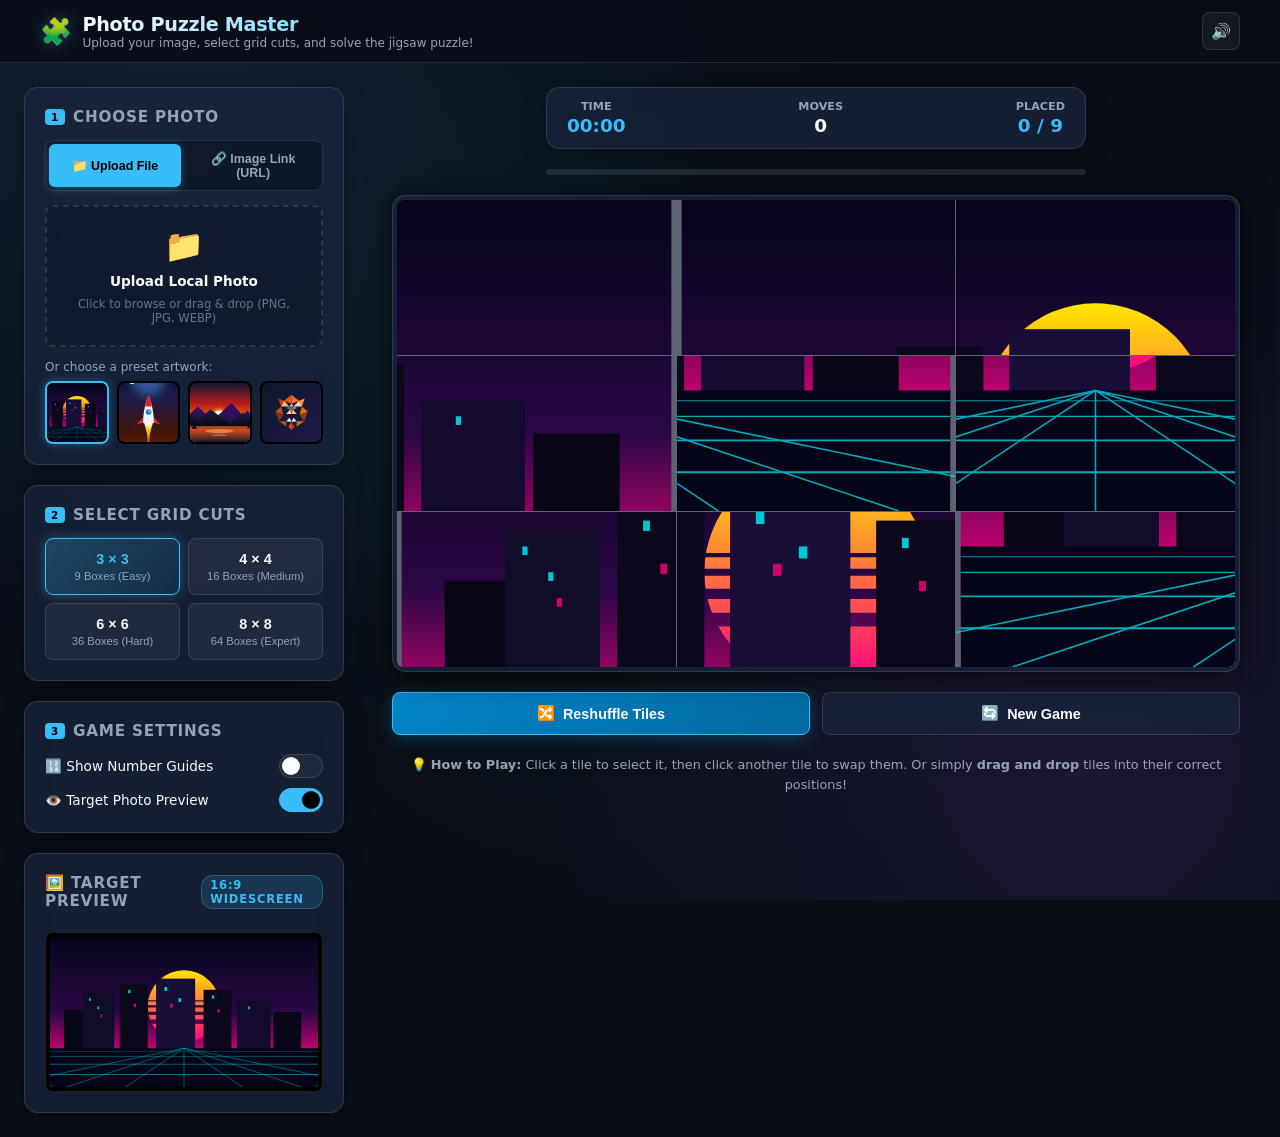
==== index.html @ 755e62fc "push" ====
<!DOCTYPE html>
<html lang="en">

<head>
    <meta charset="UTF-8">
    <meta name="viewport" content="width=device-width, initial-scale=1.0">
    <title>Photo Puzzle Game | Jigsaw Picture Challenge</title>
    <link rel="stylesheet" href="style.css">
</head>

<body>
    <!-- Canvas for Win Confetti Particles -->
    <canvas id="confetti-canvas"></canvas>

    <!-- App Header -->
    <header>
        <div class="header-content">
            <div class="logo-group">
                <div class="logo-icon">🧩</div>
                <div class="logo-text">
                    <h1>Photo Puzzle Master</h1>
                    <p>Upload your image, select grid cuts, and solve the jigsaw puzzle!</p>
                </div>
            </div>

            <div class="header-actions">
                <button type="button" class="icon-btn" id="sound-toggle" title="Toggle Sound (Mute/Unmute)" aria-label="Toggle sound">🔊</button>
            </div>
        </div>
    </header>

    <!-- Main Container -->
    <div class="app-container">
        <!-- Sidebar Controls -->
        <aside class="controls-sidebar">
            <!-- 1. Upload Local Image, Web URL & Presets -->
            <div class="card">
                <h2 class="card-title">
                    <span class="badge">1</span> Choose Photo
                </h2>
                
                <!-- Tab selector: Upload File vs Image Web Link -->
                <div class="photo-source-tabs">
                    <button type="button" class="source-tab active" data-tab="upload">📁 Upload File</button>
                    <button type="button" class="source-tab" data-tab="url">🔗 Image Link (URL)</button>
                </div>

                <!-- Panel 1: Local File Upload -->
                <div class="source-panel active" id="panel-upload">
                    <div class="upload-zone" id="upload-zone">
                        <div class="upload-icon">📁</div>
                        <div class="upload-text">Upload Local Photo</div>
                        <div class="upload-hint">Click to browse or drag & drop (PNG, JPG, WEBP)</div>
                        <input type="file" id="file-upload" accept="image/*" aria-label="Upload local photo">
                    </div>
                </div>

                <!-- Panel 2: External Image URL Link -->
                <div class="source-panel" id="panel-url">
                    <div class="url-input-box">
                        <input type="url" id="image-url-input" placeholder="Paste image link (https://...)" aria-label="External image link">
                        <button type="button" id="btn-load-url" class="btn-load-url">Load</button>
                    </div>
                    <div class="url-feedback" id="url-feedback"></div>
                    <div class="sample-links">
                        <small>Quick sample image links:</small>
                        <div class="sample-pills">
                            <button type="button" class="sample-pill" data-url="https://images.unsplash.com/photo-1579783900882-c0d3dad7b119?w=1000&q=80">Art Portrait</button>
                            <button type="button" class="sample-pill" data-url="https://images.unsplash.com/photo-1506744038136-46273834b3fb?w=1000&q=80">Mountain 16:9</button>
                            <button type="button" class="sample-pill" data-url="https://images.unsplash.com/photo-1534447677768-be436bb09401?w=1000&q=80">Aurora Night</button>
                        </div>
                    </div>
                </div>

                <div class="presets-container">
                    <p class="presets-label">Or choose a preset artwork:</p>
                    <div class="preset-thumbs" id="preset-thumbs">
                        <!-- Presets injected via JS -->
                    </div>
                </div>
            </div>

            <!-- 2. Grid Cut Size (3x3, 4x4, 6x6, 8x8) -->
            <div class="card">
                <h2 class="card-title">
                    <span class="badge">2</span> Select Grid Cuts
                </h2>
                <div class="grid-options">
                    <button type="button" class="grid-btn active" data-size="3">
                        <span>3 × 3</span>
                        <small>9 Boxes (Easy)</small>
                    </button>
                    <button type="button" class="grid-btn" data-size="4">
                        <span>4 × 4</span>
                        <small>16 Boxes (Medium)</small>
                    </button>
                    <button type="button" class="grid-btn" data-size="6">
                        <span>6 × 6</span>
                        <small>36 Boxes (Hard)</small>
                    </button>
                    <button type="button" class="grid-btn" data-size="8">
                        <span>8 × 8</span>
                        <small>64 Boxes (Expert)</small>
                    </button>
                </div>
            </div>

            <!-- 3. Helper Toggles -->
            <div class="card">
                <h2 class="card-title">
                    <span class="badge">3</span> Game Settings
                </h2>
                <div class="options-list">
                    <label class="toggle-item">
                        <span>🔢 Show Number Guides</span>
                        <div class="toggle-switch">
                            <input type="checkbox" id="toggle-numbers">
                            <span class="slider"></span>
                        </div>
                    </label>

                    <label class="toggle-item">
                        <span>👁️ Target Photo Preview</span>
                        <div class="toggle-switch">
                            <input type="checkbox" id="toggle-preview" checked>
                            <span class="slider"></span>
                        </div>
                    </label>
                </div>
            </div>

            <!-- Original Image Preview Card -->
            <div class="card preview-card" id="preview-card">
                <h2 class="card-title">
                    <span>🖼️ Target Preview</span>
                    <span class="ratio-tag" id="ratio-badge">1:1 Square</span>
                </h2>
                <div class="preview-wrapper">
                    <img id="preview-image" src="" alt="Target reference preview">
                </div>
            </div>
        </aside>

        <!-- Main Puzzle Play Arena -->
        <main class="puzzle-arena">
            <!-- Game Stats Bar -->
            <div class="stats-bar">
                <div class="stat-item">
                    <span class="stat-label">Time</span>
                    <span class="stat-value highlight" id="time-display">00:00</span>
                </div>
                <div class="stat-item">
                    <span class="stat-label">Moves</span>
                    <span class="stat-value" id="moves-display">0</span>
                </div>
                <div class="stat-item">
                    <span class="stat-label">Placed</span>
                    <span class="stat-value highlight" id="placed-display">0 / 9</span>
                </div>
            </div>

            <!-- Progress Bar -->
            <div class="progress-track" aria-label="Puzzle completion progress">
                <div class="progress-fill" id="progress-fill"></div>
            </div>

            <!-- Puzzle Board Container -->
            <div class="puzzle-board-wrapper" id="puzzle-board-wrapper">
                <div class="puzzle-board" id="puzzle-board" aria-label="Puzzle play grid">
                    <!-- Dynamic Tiles injected here -->
                </div>
            </div>

            <!-- Victory Celebration Section (Situated BELOW the board so user can admire the completed picture!) -->
            <section id="win-banner" class="win-banner hidden" aria-live="polite">
                <div class="win-banner-header">
                    <div class="win-banner-icon">🏆</div>
                    <div>
                        <h2 class="win-title">Congratulations! You Solved It!</h2>
                        <p class="win-subtitle">Here is your completed picture! You did an amazing job! 🎉</p>
                    </div>
                </div>

                <div class="win-stats-grid">
                    <div class="win-stat">
                        <span class="win-stat-label">Time Taken</span>
                        <span class="win-stat-val" id="win-time">00:00</span>
                    </div>
                    <div class="win-stat">
                        <span class="win-stat-label">Total Moves</span>
                        <span class="win-stat-val" id="win-moves">0</span>
                    </div>
                    <div class="win-stat">
                        <span class="win-stat-label">Grid Size</span>
                        <span class="win-stat-val" id="win-grid">3×3</span>
                    </div>
                </div>

                <div class="win-actions-row">
                    <button type="button" class="btn-win-primary" id="btn-next-game">
                        ▶️ Play Again
                    </button>
                    <button type="button" class="btn-win-secondary" id="btn-next-level">
                        ⬆️ Next Difficulty Level
                    </button>
                    <button type="button" class="btn-win-secondary" id="btn-upload-win">
                        📁 Upload Another Photo
                    </button>
                </div>
            </section>

            <!-- Board Bottom Actions -->
            <div class="board-actions">
                <button type="button" class="action-btn primary" id="shuffle-btn">
                    <span>🔀</span> Reshuffle Tiles
                </button>
                <button type="button" class="action-btn" id="reset-game-btn">
                    <span>🔄</span> New Game
                </button>
            </div>

            <div class="instruction-banner">
                <p>💡 <strong>How to Play:</strong> Click a tile to select it, then click another tile to swap them. Or simply <strong>drag and drop</strong> tiles into their correct positions!</p>
            </div>
        </main>
    </div>

    <script src="script.js"></script>
</body>

</html>
---- style.css ----
:root {
    --bg-primary: #0a0e17;
    --bg-secondary: #121a2d;
    --bg-card: rgba(26, 38, 63, 0.7);
    --bg-glass: rgba(255, 255, 255, 0.05);
    --border-color: rgba(255, 255, 255, 0.12);
    --border-focus: #38bdf8;
    --text-primary: #f8fafc;
    --text-secondary: #94a3b8;
    --text-muted: #64748b;
    --accent: #38bdf8;
    --accent-hover: #0ea5e9;
    --accent-glow: rgba(56, 189, 248, 0.35);
    --success: #10b981;
    --success-glow: rgba(16, 185, 129, 0.35);
    --warning: #f59e0b;
    --danger: #ef4444;
    --radius-sm: 8px;
    --radius-md: 14px;
    --radius-lg: 20px;
    --shadow-main: 0 10px 30px -10px rgba(0, 0, 0, 0.5);
    --shadow-glow: 0 0 25px var(--accent-glow);
    --font-family: system-ui, -apple-system, BlinkMacSystemFont, 'Segoe UI', Roboto, Oxygen, Ubuntu, Cantarell, sans-serif;
    --board-max-width: 540px;
}

* {
    box-sizing: border-box;
    margin: 0;
    padding: 0;
    -webkit-tap-highlight-color: transparent;
}

body {
    background-color: var(--bg-primary);
    background-image: 
        radial-gradient(circle at 15% 15%, rgba(56, 189, 248, 0.12) 0%, transparent 40%),
        radial-gradient(circle at 85% 85%, rgba(139, 92, 246, 0.12) 0%, transparent 40%),
        radial-gradient(circle at 50% 50%, rgba(16, 185, 129, 0.05) 0%, transparent 60%);
    background-attachment: fixed;
    color: var(--text-primary);
    font-family: var(--font-family);
    min-height: 100vh;
    display: flex;
    flex-direction: column;
}

/* App Header */
header {
    padding: 0.75rem 1.25rem;
    border-bottom: 1px solid var(--border-color);
    background: rgba(10, 14, 23, 0.92);
    backdrop-filter: blur(12px);
    position: sticky;
    top: 0;
    z-index: 50;
}

.header-content {
    max-width: 1200px;
    margin: 0 auto;
    display: flex;
    justify-content: space-between;
    align-items: center;
    flex-wrap: nowrap;
    gap: 0.75rem;
}

.logo-group {
    display: flex;
    align-items: center;
    gap: 0.65rem;
    text-align: left;
    min-width: 0;
}

.logo-icon {
    font-size: 1.6rem;
    filter: drop-shadow(0 0 8px var(--accent-glow));
    flex-shrink: 0;
}

.logo-text {
    min-width: 0;
}

.logo-text h1 {
    font-size: 1.2rem;
    font-weight: 800;
    background: linear-gradient(135deg, #ffffff 0%, #38bdf8 100%);
    -webkit-background-clip: text;
    -webkit-text-fill-color: transparent;
    letter-spacing: -0.3px;
    white-space: nowrap;
    overflow: hidden;
    text-overflow: ellipsis;
}

.logo-text p {
    font-size: 0.75rem;
    color: var(--text-secondary);
    white-space: nowrap;
    overflow: hidden;
    text-overflow: ellipsis;
}

.header-actions {
    display: flex;
    align-items: center;
    gap: 0.5rem;
    flex-shrink: 0;
}

.icon-btn {
    background: var(--bg-glass);
    border: 1px solid var(--border-color);
    color: var(--text-primary);
    width: 38px;
    height: 38px;
    border-radius: var(--radius-sm);
    display: flex;
    align-items: center;
    justify-content: center;
    cursor: pointer;
    font-size: 1rem;
    transition: all 0.2s ease;
}

.icon-btn:hover {
    background: var(--bg-card);
    border-color: var(--accent);
    transform: translateY(-2px);
}

/* Main Container Layout */
.app-container {
    max-width: 1440px;
    width: 100%;
    margin: 0 auto;
    padding: 1.5rem;
    display: grid;
    grid-template-columns: 320px 1fr;
    gap: 2rem;
    flex: 1;
    align-items: start;
}

@media (max-width: 900px) {
    .app-container {
        grid-template-columns: 1fr;
        padding: 1rem;
        gap: 1.5rem;
    }
}

/* Left Sidebar Controls */
.controls-sidebar {
    display: flex;
    flex-direction: column;
    gap: 1.25rem;
}

.card {
    background: var(--bg-card);
    backdrop-filter: blur(16px);
    border: 1px solid var(--border-color);
    border-radius: var(--radius-md);
    padding: 1.25rem;
    box-shadow: var(--shadow-main);
    transition: border-color 0.2s;
}

.card:hover {
    border-color: rgba(56, 189, 248, 0.3);
}

.card-title {
    font-size: 0.95rem;
    font-weight: 700;
    text-transform: uppercase;
    letter-spacing: 0.8px;
    color: var(--text-secondary);
    margin-bottom: 0.85rem;
    display: flex;
    align-items: center;
    gap: 0.5rem;
}

.card-title span.badge {
    background: var(--accent);
    color: #000;
    font-size: 0.65rem;
    padding: 2px 6px;
    border-radius: 4px;
    font-weight: 800;
}

/* Source Tabs (Upload vs URL) */
.photo-source-tabs {
    display: flex;
    gap: 0.4rem;
    margin-bottom: 0.85rem;
    background: rgba(0, 0, 0, 0.3);
    padding: 3px;
    border-radius: var(--radius-sm);
    border: 1px solid var(--border-color);
}

.source-tab {
    flex: 1;
    background: transparent;
    border: none;
    color: var(--text-secondary);
    font-weight: 600;
    font-size: 0.78rem;
    padding: 0.45rem 0.6rem;
    border-radius: 6px;
    cursor: pointer;
    transition: all 0.2s ease;
}

.source-tab:hover {
    color: var(--text-primary);
}

.source-tab.active {
    background: var(--accent);
    color: #000;
    font-weight: 700;
    box-shadow: 0 2px 8px var(--accent-glow);
}

.source-panel {
    display: none;
}

.source-panel.active {
    display: block;
}

/* URL Input Controls */
.url-input-box {
    display: flex;
    gap: 0.5rem;
    margin-bottom: 0.4rem;
}

.url-input-box input {
    flex: 1;
    min-width: 0;
    background: rgba(0, 0, 0, 0.35);
    border: 1px solid var(--border-color);
    color: var(--text-primary);
    padding: 0.6rem 0.85rem;
    border-radius: var(--radius-sm);
    font-size: 0.82rem;
    font-family: inherit;
    outline: none;
    transition: border-color 0.2s, box-shadow 0.2s;
}

.url-input-box input:focus {
    border-color: var(--accent);
    box-shadow: 0 0 10px var(--accent-glow);
}

.btn-load-url {
    background: linear-gradient(135deg, #0284c7, #0369a1);
    border: 1px solid #38bdf8;
    color: #fff;
    padding: 0.6rem 1rem;
    border-radius: var(--radius-sm);
    font-weight: 700;
    font-size: 0.85rem;
    cursor: pointer;
    transition: all 0.2s ease;
    white-space: nowrap;
}

.btn-load-url:hover {
    background: linear-gradient(135deg, #0369a1, #0ea5e9);
    box-shadow: 0 0 12px var(--accent-glow);
    transform: translateY(-1px);
}

.btn-load-url:disabled {
    opacity: 0.5;
    cursor: not-allowed;
}

.url-feedback {
    font-size: 0.74rem;
    margin-bottom: 0.5rem;
    padding: 4px 8px;
    border-radius: 4px;
    display: none;
    line-height: 1.4;
}

.url-feedback.error {
    display: block;
    color: #f87171;
    background: rgba(239, 68, 68, 0.12);
    border: 1px solid rgba(239, 68, 68, 0.3);
}

.url-feedback.loading {
    display: block;
    color: var(--accent);
    background: rgba(56, 189, 248, 0.1);
}

.url-feedback.success {
    display: block;
    color: #34d399;
    background: rgba(16, 185, 129, 0.12);
    border: 1px solid rgba(16, 185, 129, 0.3);
}

.sample-links {
    display: flex;
    flex-direction: column;
    gap: 0.35rem;
    margin-top: 0.4rem;
    background: rgba(0, 0, 0, 0.2);
    padding: 0.5rem;
    border-radius: var(--radius-sm);
    border: 1px solid var(--border-color);
}

.sample-links small {
    font-size: 0.7rem;
    color: var(--text-muted);
}

.sample-pills {
    display: flex;
    flex-wrap: wrap;
    gap: 0.35rem;
}

.sample-pill {
    background: rgba(255, 255, 255, 0.06);
    border: 1px solid var(--border-color);
    color: var(--text-secondary);
    font-size: 0.7rem;
    padding: 0.25rem 0.55rem;
    border-radius: 12px;
    cursor: pointer;
    transition: all 0.2s;
}

.sample-pill:hover {
    border-color: var(--accent);
    color: var(--accent);
    background: rgba(56, 189, 248, 0.12);
    transform: translateY(-1px);
}

/* Upload & Preset Section */
.upload-zone {
    border: 2px dashed var(--border-color);
    border-radius: var(--radius-sm);
    padding: 1.25rem;
    text-align: center;
    cursor: pointer;
    background: rgba(0, 0, 0, 0.2);
    transition: all 0.2s ease;
    display: flex;
    flex-direction: column;
    align-items: center;
    gap: 0.5rem;
    position: relative;
}

.upload-zone:hover, .upload-zone.drag-active {
    border-color: var(--accent);
    background: rgba(56, 189, 248, 0.08);
}

.upload-zone input[type="file"] {
    position: absolute;
    inset: 0;
    opacity: 0;
    cursor: pointer;
    width: 100%;
    height: 100%;
}

.upload-icon {
    font-size: 2rem;
    color: var(--accent);
}

.upload-text {
    font-size: 0.85rem;
    font-weight: 600;
}

.upload-hint {
    font-size: 0.72rem;
    color: var(--text-muted);
}

.presets-container {
    margin-top: 0.85rem;
}

.presets-label {
    font-size: 0.75rem;
    color: var(--text-secondary);
    margin-bottom: 0.4rem;
}

.preset-thumbs {
    display: grid;
    grid-template-columns: repeat(4, 1fr);
    gap: 0.5rem;
}

.preset-btn {
    border: 2px solid transparent;
    border-radius: var(--radius-sm);
    overflow: hidden;
    aspect-ratio: 1;
    background: #000;
    cursor: pointer;
    padding: 0;
    position: relative;
    transition: transform 0.2s, border-color 0.2s;
}

.preset-btn img {
    width: 100%;
    height: 100%;
    object-fit: cover;
    display: block;
}

.preset-btn:hover {
    transform: scale(1.06);
    border-color: var(--accent);
}

.preset-btn.active {
    border-color: var(--accent);
    box-shadow: 0 0 10px var(--accent-glow);
}

/* Grid Selector Buttons */
.grid-options {
    display: grid;
    grid-template-columns: repeat(2, 1fr);
    gap: 0.5rem;
}

.grid-btn {
    background: var(--bg-glass);
    border: 1px solid var(--border-color);
    color: var(--text-primary);
    padding: 0.75rem 0.5rem;
    border-radius: var(--radius-sm);
    cursor: pointer;
    font-weight: 600;
    font-size: 0.9rem;
    display: flex;
    flex-direction: column;
    align-items: center;
    gap: 0.2rem;
    transition: all 0.2s;
}

.grid-btn small {
    font-size: 0.7rem;
    color: var(--text-secondary);
    font-weight: 400;
}

.grid-btn:hover {
    background: var(--bg-secondary);
    border-color: var(--accent);
    transform: translateY(-1px);
}

.grid-btn.active {
    background: linear-gradient(135deg, rgba(56, 189, 248, 0.25), rgba(14, 165, 233, 0.1));
    border-color: var(--accent);
    color: var(--accent);
    box-shadow: 0 0 12px var(--accent-glow);
}

/* Toggles & Options */
.options-list {
    display: flex;
    flex-direction: column;
    gap: 0.65rem;
}

.toggle-item {
    display: flex;
    justify-content: space-between;
    align-items: center;
    font-size: 0.85rem;
    cursor: pointer;
}

.toggle-switch {
    position: relative;
    width: 44px;
    height: 24px;
}

.toggle-switch input {
    opacity: 0;
    width: 0;
    height: 0;
}

.slider {
    position: absolute;
    cursor: pointer;
    inset: 0;
    background-color: var(--bg-glass);
    border: 1px solid var(--border-color);
    border-radius: 24px;
    transition: 0.3s;
}

.slider:before {
    position: absolute;
    content: "";
    height: 18px;
    width: 18px;
    left: 2px;
    bottom: 2px;
    background-color: white;
    border-radius: 50%;
    transition: 0.3s;
}

input:checked + .slider {
    background-color: var(--accent);
    border-color: var(--accent);
}

input:checked + .slider:before {
    transform: translateX(20px);
    background-color: #000;
}

/* Original Image Preview Box */
.preview-card {
    display: flex;
    flex-direction: column;
    gap: 0.5rem;
}

.preview-wrapper {
    position: relative;
    border-radius: var(--radius-sm);
    overflow: hidden;
    border: 1px solid var(--border-color);
    background: #000;
    display: flex;
    align-items: center;
    justify-content: center;
    max-height: 220px;
    padding: 4px;
}

.preview-wrapper img {
    max-width: 100%;
    max-height: 210px;
    object-fit: contain;
    display: block;
    border-radius: 4px;
}

/* Ratio Indicator Badge */
.ratio-tag {
    display: inline-flex;
    align-items: center;
    gap: 4px;
    background: rgba(56, 189, 248, 0.15);
    color: var(--accent);
    border: 1px solid rgba(56, 189, 248, 0.3);
    font-size: 0.72rem;
    font-weight: 700;
    padding: 2px 8px;
    border-radius: 12px;
    margin-left: auto;
}

/* Game Board Arena */
.puzzle-arena {
    display: flex;
    flex-direction: column;
    align-items: center;
    gap: 1.25rem;
    width: 100%;
}

/* Stats Header */
.stats-bar {
    width: 100%;
    max-width: 540px;
    display: flex;
    justify-content: space-between;
    align-items: center;
    background: var(--bg-card);
    border: 1px solid var(--border-color);
    border-radius: var(--radius-md);
    padding: 0.75rem 1.25rem;
    box-shadow: var(--shadow-main);
    transition: max-width 0.3s ease;
}

.stat-item {
    display: flex;
    flex-direction: column;
    align-items: center;
    gap: 0.15rem;
}

.stat-label {
    font-size: 0.7rem;
    text-transform: uppercase;
    color: var(--text-secondary);
    font-weight: 600;
}

.stat-value {
    font-size: 1.15rem;
    font-weight: 800;
    color: var(--text-primary);
    font-variant-numeric: tabular-nums;
}

.stat-value.highlight {
    color: var(--accent);
}

.progress-track {
    width: 100%;
    max-width: 540px;
    height: 6px;
    background: rgba(255, 255, 255, 0.1);
    border-radius: 4px;
    overflow: hidden;
    transition: max-width 0.3s ease;
}

.progress-fill {
    height: 100%;
    width: 0%;
    background: linear-gradient(90deg, var(--accent), var(--success));
    transition: width 0.3s ease;
}

/* The Puzzle Board - Dynamically Sized per Uploaded Image Ratio */
.puzzle-board-wrapper {
    position: relative;
    width: 500px;
    height: 500px;
    max-width: 100%;
    border-radius: var(--radius-md);
    background: var(--bg-card);
    padding: 4px;
    box-shadow: var(--shadow-main), 0 0 30px rgba(0, 0, 0, 0.6);
    border: 1px solid var(--border-color);
    transition: width 0.3s ease, height 0.3s ease, border-color 0.4s ease, box-shadow 0.4s ease;
    display: flex;
    align-items: center;
    justify-content: center;
}

.puzzle-board {
    width: 100%;
    height: 100%;
    display: grid;
    gap: 1px; /* Ultra-thin crisp hairline divider */
    position: relative;
    user-select: none;
    touch-action: none;
    border-radius: calc(var(--radius-sm) - 2px);
    overflow: hidden;
    background: rgba(255, 255, 255, 0.3); /* Subtle hairline color between boxes */
    transition: gap 0.4s ease, background-color 0.4s ease;
}

/* Solved Full Picture State - Blends seamlessly into a complete artwork! */
.puzzle-board.puzzle-solved {
    gap: 0 !important;
    background: transparent !important;
}

.puzzle-board.puzzle-solved .puzzle-tile {
    border: none !important;
    border-radius: 0 !important;
    outline: none !important;
    cursor: default !important;
    filter: none !important;
    transform: none !important;
}

.puzzle-board.puzzle-solved .puzzle-tile::after {
    display: none !important;
}

.puzzle-board.puzzle-solved .tile-number {
    display: none !important;
}

.puzzle-board-wrapper.puzzle-solved {
    border-color: #facc15;
    box-shadow: 0 0 35px rgba(250, 204, 21, 0.45), 0 20px 40px rgba(0, 0, 0, 0.6);
    animation: solvedGlow 2.5s infinite alternate ease-in-out;
}

@keyframes solvedGlow {
    from {
        box-shadow: 0 0 25px rgba(250, 204, 21, 0.35), 0 20px 40px rgba(0, 0, 0, 0.6);
    }
    to {
        box-shadow: 0 0 50px rgba(250, 204, 21, 0.7), 0 20px 40px rgba(0, 0, 0, 0.6);
    }
}

/* Individual Puzzle Tiles */
.puzzle-tile {
    position: relative;
    border-radius: 0; /* Square edges so hairline cuts look continuous */
    border: none;
    cursor: grab;
    background-repeat: no-repeat;
    /* Zero transition on background-position for instantaneous, zero-delay tile swaps */
    transition: filter 0.1s ease;
    touch-action: manipulation;
    user-select: none;
    -webkit-user-select: none;
    display: flex;
    align-items: flex-start;
    justify-content: flex-start;
    overflow: hidden;
}

.puzzle-tile:hover {
    filter: brightness(1.12);
}

.puzzle-tile:active {
    cursor: grabbing;
}

/* Selected state (for click-to-swap) */
.puzzle-tile.selected {
    outline: 2px solid var(--accent);
    outline-offset: -1px;
    box-shadow: 0 0 16px var(--accent), inset 0 0 10px var(--accent-glow);
    z-index: 10;
    animation: pulseBorder 1.5s infinite;
}

@keyframes pulseBorder {
    0%, 100% { outline-color: var(--accent); box-shadow: 0 0 10px var(--accent); }
    50% { outline-color: #ffffff; box-shadow: 0 0 18px var(--accent); }
}

/* Dragging state */
.puzzle-tile.dragging {
    opacity: 0.35;
}

.puzzle-tile.drag-hover {
    outline: 2px dashed var(--accent);
    outline-offset: -2px;
    background-color: rgba(56, 189, 248, 0.2);
}

/* Tile number hint badge */
.tile-number {
    position: absolute;
    top: 3px;
    left: 3px;
    background: rgba(0, 0, 0, 0.7);
    color: #fff;
    font-size: 0.65rem;
    font-weight: 700;
    padding: 1px 4px;
    border-radius: 3px;
    pointer-events: none;
    border: 1px solid rgba(255, 255, 255, 0.2);
    opacity: 0;
    transition: opacity 0.2s;
}

body.show-numbers .tile-number {
    opacity: 1;
}

/* Victory Banner situated BELOW the board */
.win-banner {
    width: 100%;
    max-width: var(--board-max-width, 540px);
    background: linear-gradient(135deg, rgba(30, 41, 59, 0.95), rgba(15, 23, 42, 0.98));
    border: 1.5px solid rgba(250, 204, 21, 0.5);
    border-radius: var(--radius-md);
    padding: 1.5rem;
    text-align: center;
    box-shadow: 0 15px 35px rgba(0, 0, 0, 0.6), 0 0 25px rgba(250, 204, 21, 0.25);
    animation: slideUpFade 0.4s cubic-bezier(0.16, 1, 0.3, 1);
}

.win-banner.hidden {
    display: none;
}

.win-banner-header {
    display: flex;
    align-items: center;
    justify-content: center;
    gap: 0.85rem;
    margin-bottom: 1.25rem;
}

.win-banner-icon {
    font-size: 2.75rem;
    animation: bounce 1s infinite alternate;
}

.win-title {
    font-size: 1.5rem;
    font-weight: 800;
    background: linear-gradient(135deg, #facc15, #f59e0b, #38bdf8);
    -webkit-background-clip: text;
    -webkit-text-fill-color: transparent;
    margin-bottom: 0.25rem;
    text-align: left;
}

.win-subtitle {
    color: var(--text-secondary);
    font-size: 0.85rem;
    text-align: left;
}

.win-stats-grid {
    display: grid;
    grid-template-columns: repeat(3, 1fr);
    gap: 0.75rem;
    background: rgba(0, 0, 0, 0.35);
    border: 1px solid var(--border-color);
    border-radius: var(--radius-sm);
    padding: 0.85rem;
    margin-bottom: 1.25rem;
}

.win-stat {
    display: flex;
    flex-direction: column;
    gap: 0.2rem;
}

.win-stat-label {
    font-size: 0.7rem;
    color: var(--text-muted);
    text-transform: uppercase;
}

.win-stat-val {
    font-size: 1.15rem;
    font-weight: 700;
    color: var(--accent);
}

.win-actions-row {
    display: flex;
    gap: 0.75rem;
    flex-wrap: wrap;
}

.btn-win-primary {
    flex: 1 1 160px;
    background: linear-gradient(135deg, #10b981, #059669);
    border: 1px solid #34d399;
    color: #fff;
    font-size: 0.95rem;
    font-weight: 700;
    padding: 0.8rem 1rem;
    border-radius: var(--radius-sm);
    cursor: pointer;
    box-shadow: 0 4px 15px rgba(16, 185, 129, 0.4);
    transition: all 0.2s;
}

.btn-win-primary:hover {
    transform: translateY(-2px);
    box-shadow: 0 6px 20px rgba(16, 185, 129, 0.6);
}

.btn-win-secondary {
    flex: 1 1 160px;
    background: var(--bg-glass);
    border: 1px solid var(--border-color);
    color: var(--text-primary);
    font-size: 0.9rem;
    font-weight: 600;
    padding: 0.8rem 1rem;
    border-radius: var(--radius-sm);
    cursor: pointer;
    transition: all 0.2s;
}

.btn-win-secondary:hover {
    background: var(--bg-secondary);
    border-color: var(--accent);
    transform: translateY(-1px);
}

/* Action Controls Toolbar under Board */
.board-actions {
    display: flex;
    gap: 0.75rem;
    width: 100%;
    max-width: var(--board-max-width, 540px);
}

.action-btn {
    flex: 1;
    background: var(--bg-card);
    border: 1px solid var(--border-color);
    color: var(--text-primary);
    padding: 0.75rem 1rem;
    border-radius: var(--radius-sm);
    font-weight: 600;
    font-size: 0.9rem;
    display: flex;
    align-items: center;
    justify-content: center;
    gap: 0.5rem;
    cursor: pointer;
    transition: all 0.2s;
}

.action-btn:hover {
    background: var(--bg-secondary);
    border-color: var(--accent);
    transform: translateY(-2px);
    box-shadow: var(--shadow-glow);
}

.action-btn.primary {
    background: linear-gradient(135deg, #0284c7, #0369a1);
    border-color: #38bdf8;
    box-shadow: 0 4px 15px rgba(2, 132, 199, 0.35);
}

.action-btn.primary:hover {
    background: linear-gradient(135deg, #0369a1, #0ea5e9);
    box-shadow: 0 6px 20px rgba(56, 189, 248, 0.5);
}

/* Help text banner */
.instruction-banner {
    max-width: var(--board-max-width, 540px);
    text-align: center;
    font-size: 0.8rem;
    color: var(--text-secondary);
    line-height: 1.5;
}

.instruction-banner kbd {
    background: rgba(255, 255, 255, 0.1);
    border: 1px solid var(--border-color);
    padding: 2px 6px;
    border-radius: 4px;
    color: var(--accent);
    font-family: inherit;
    font-size: 0.75rem;
}

/* Confetti canvas */
#confetti-canvas {
    position: fixed;
    top: 0;
    left: 0;
    width: 100vw;
    height: 100vh;
    pointer-events: none;
    z-index: 999;
}

/* Animations */
@keyframes bounce {
    from { transform: translateY(0); }
    to { transform: translateY(-6px); }
}

@keyframes slideUpFade {
    from {
        opacity: 0;
        transform: translateY(20px);
    }
    to {
        opacity: 1;
        transform: translateY(0);
    }
}

/* Responsive Mobile Optimizations */
@media (max-width: 640px) {
    header {
        padding: 0.5rem 0.85rem;
    }

    .header-content {
        gap: 0.5rem;
    }

    .logo-icon {
        font-size: 1.35rem;
    }

    .logo-text h1 {
        font-size: 1.05rem;
    }

    .logo-text p {
        display: none; /* Hide long subtitle on mobile screens for super compact header */
    }

    .icon-btn {
        width: 34px;
        height: 34px;
        font-size: 0.95rem;
    }

    .app-container {
        padding: 0.75rem 0.5rem;
        gap: 1rem;
    }

    .puzzle-board-wrapper {
        padding: 3px;
    }

    .stats-bar {
        padding: 0.5rem 0.75rem;
    }

    .stat-label {
        font-size: 0.65rem;
    }

    .stat-value {
        font-size: 1rem;
    }

    .board-actions {
        gap: 0.5rem;
    }

    .action-btn {
        padding: 0.65rem 0.75rem;
        font-size: 0.85rem;
    }

    .instruction-banner {
        font-size: 0.75rem;
    }
}
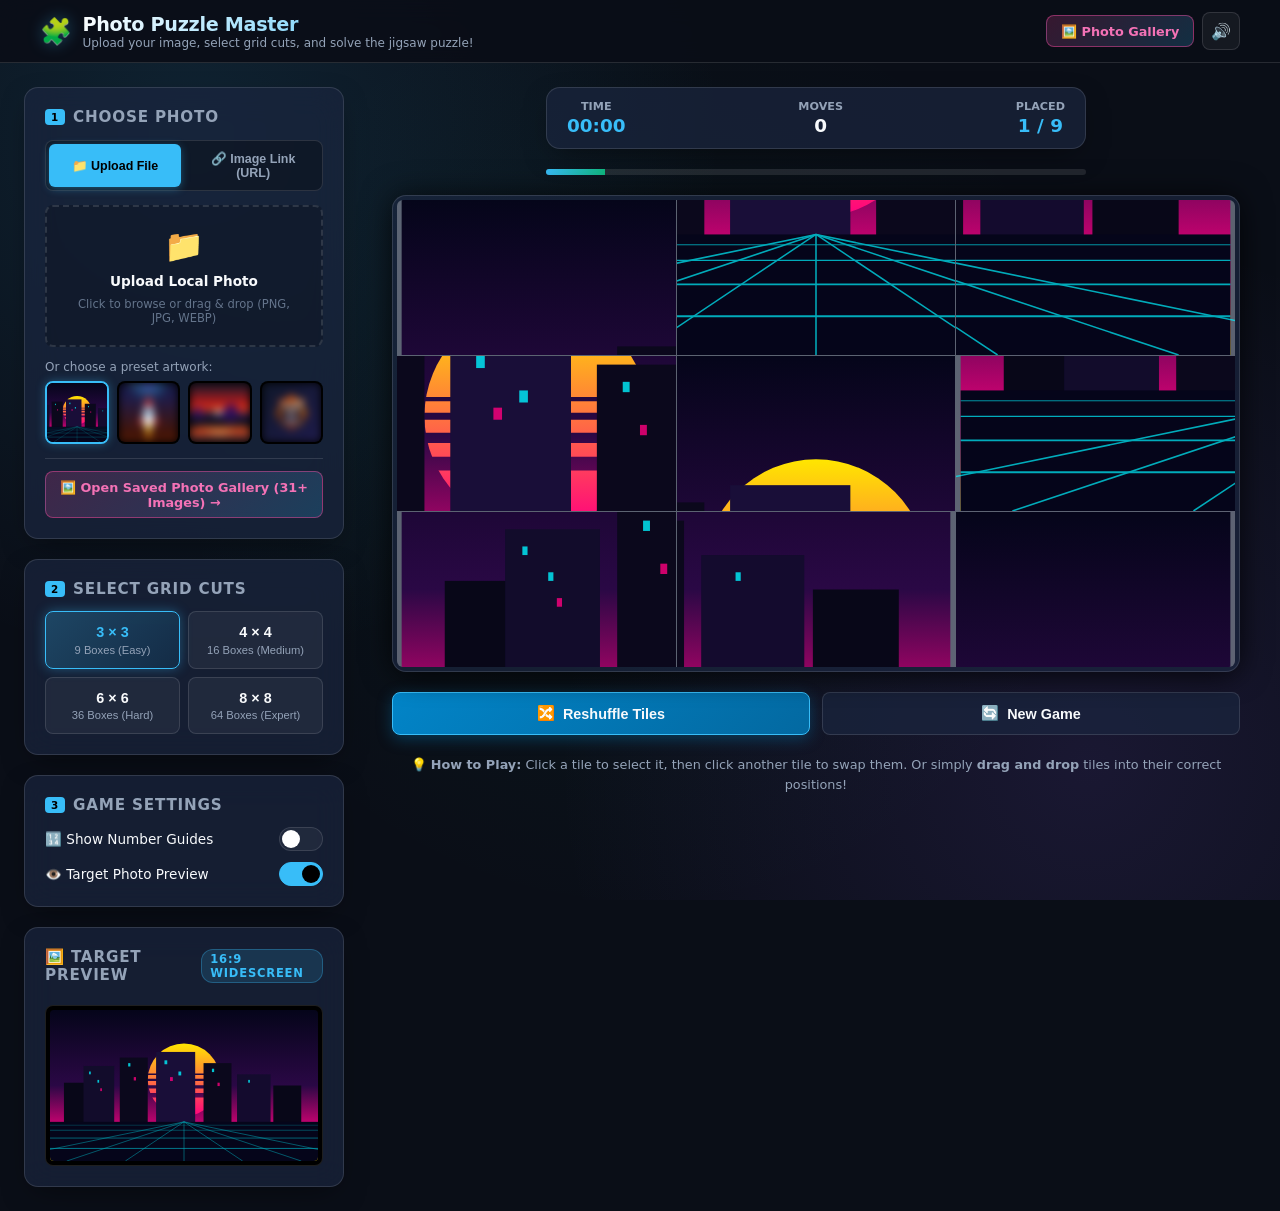
==== commit 80b4026b: "Add custom photo gallery with image-links.js support, blur preview effect, dynamic category filterin" ====
--- a/index.html
+++ b/index.html
@@ -4,6 +4,7 @@
 <head>
     <meta charset="UTF-8">
     <meta name="viewport" content="width=device-width, initial-scale=1.0">
+    <meta name="referrer" content="no-referrer">
     <title>Photo Puzzle Game | Jigsaw Picture Challenge</title>
     <link rel="stylesheet" href="style.css">
 </head>
@@ -24,6 +25,7 @@
             </div>
 
             <div class="header-actions">
+                <a href="gallery.html" class="gallery-nav-link" title="Open Photo Gallery (Saved Collection)">🖼️ Photo Gallery</a>
                 <button type="button" class="icon-btn" id="sound-toggle" title="Toggle Sound (Mute/Unmute)" aria-label="Toggle sound">🔊</button>
             </div>
         </div>
@@ -78,6 +80,12 @@
                         <!-- Presets injected via JS -->
                     </div>
                 </div>
+
+                <div style="margin-top: 0.9rem; padding-top: 0.75rem; border-top: 1px solid var(--border-color); text-align: center;">
+                    <a href="gallery.html" class="gallery-nav-link" style="justify-content: center; width: 100%; text-decoration: none;">
+                        🖼️ Open Saved Photo Gallery (31+ Images) &rarr;
+                    </a>
+                </div>
             </div>
 
             <!-- 2. Grid Cut Size (3x3, 4x4, 6x6, 8x8) -->
--- a/style.css
+++ b/style.css
@@ -357,6 +357,127 @@
     transform: translateY(-1px);
 }
 
+/* Anime Selector in Sidebar */
+.anime-selector-header {
+    display: flex;
+    gap: 0.5rem;
+    margin-bottom: 0.65rem;
+}
+
+.anime-selector-header input {
+    flex: 1;
+    min-width: 0;
+    background: rgba(0, 0, 0, 0.35);
+    border: 1px solid var(--border-color);
+    color: var(--text-primary);
+    padding: 0.5rem 0.75rem;
+    border-radius: var(--radius-sm);
+    font-size: 0.8rem;
+    font-family: inherit;
+    outline: none;
+    transition: border-color 0.2s;
+}
+
+.anime-selector-header input:focus {
+    border-color: var(--accent);
+}
+
+.btn-full-gallery {
+    background: rgba(56, 189, 248, 0.15);
+    border: 1px solid rgba(56, 189, 248, 0.4);
+    color: var(--accent);
+    text-decoration: none;
+    font-size: 0.75rem;
+    font-weight: 700;
+    padding: 0.5rem 0.65rem;
+    border-radius: var(--radius-sm);
+    white-space: nowrap;
+    display: flex;
+    align-items: center;
+    gap: 0.2rem;
+    transition: all 0.2s;
+}
+
+.btn-full-gallery:hover {
+    background: var(--accent);
+    color: #000;
+}
+
+.anime-thumb-grid {
+    display: grid;
+    grid-template-columns: repeat(4, 1fr);
+    gap: 0.45rem;
+    max-height: 230px;
+    overflow-y: auto;
+    padding-right: 4px;
+}
+
+.anime-thumb-grid::-webkit-scrollbar {
+    width: 5px;
+}
+
+.anime-thumb-grid::-webkit-scrollbar-track {
+    background: rgba(0, 0, 0, 0.2);
+}
+
+.anime-thumb-grid::-webkit-scrollbar-thumb {
+    background: rgba(255, 255, 255, 0.2);
+    border-radius: 4px;
+}
+
+.anime-thumb-card {
+    border: 2px solid transparent;
+    border-radius: var(--radius-sm);
+    overflow: hidden;
+    aspect-ratio: 9 / 14;
+    background: #000;
+    cursor: pointer;
+    padding: 0;
+    position: relative;
+    transition: transform 0.2s, border-color 0.2s;
+}
+
+.anime-thumb-card img {
+    width: 100%;
+    height: 100%;
+    object-fit: cover;
+    display: block;
+}
+
+.anime-thumb-card:hover {
+    transform: scale(1.05);
+    border-color: var(--accent);
+    box-shadow: 0 0 10px var(--accent-glow);
+    z-index: 2;
+}
+
+.anime-thumb-card.active {
+    border-color: var(--accent);
+    box-shadow: 0 0 12px var(--accent-glow);
+}
+
+.gallery-nav-link {
+    background: linear-gradient(135deg, rgba(236, 72, 153, 0.2), rgba(56, 189, 248, 0.2));
+    border: 1px solid rgba(236, 72, 153, 0.5);
+    color: #f472b6;
+    text-decoration: none;
+    font-size: 0.8rem;
+    font-weight: 700;
+    padding: 0.45rem 0.85rem;
+    border-radius: var(--radius-sm);
+    display: flex;
+    align-items: center;
+    gap: 0.35rem;
+    transition: all 0.2s ease;
+}
+
+.gallery-nav-link:hover {
+    background: linear-gradient(135deg, #ec4899, #38bdf8);
+    color: #000;
+    box-shadow: 0 0 15px rgba(236, 72, 153, 0.4);
+    transform: translateY(-1px);
+}
+
 /* Upload & Preset Section */
 .upload-zone {
     border: 2px dashed var(--border-color);
@@ -435,6 +556,13 @@
     height: 100%;
     object-fit: cover;
     display: block;
+    filter: blur(4px);
+    transition: filter 0.3s ease, transform 0.25s ease;
+}
+
+.preset-btn:hover img,
+.preset-btn.active img {
+    filter: blur(0px);
 }
 
 .preset-btn:hover {
